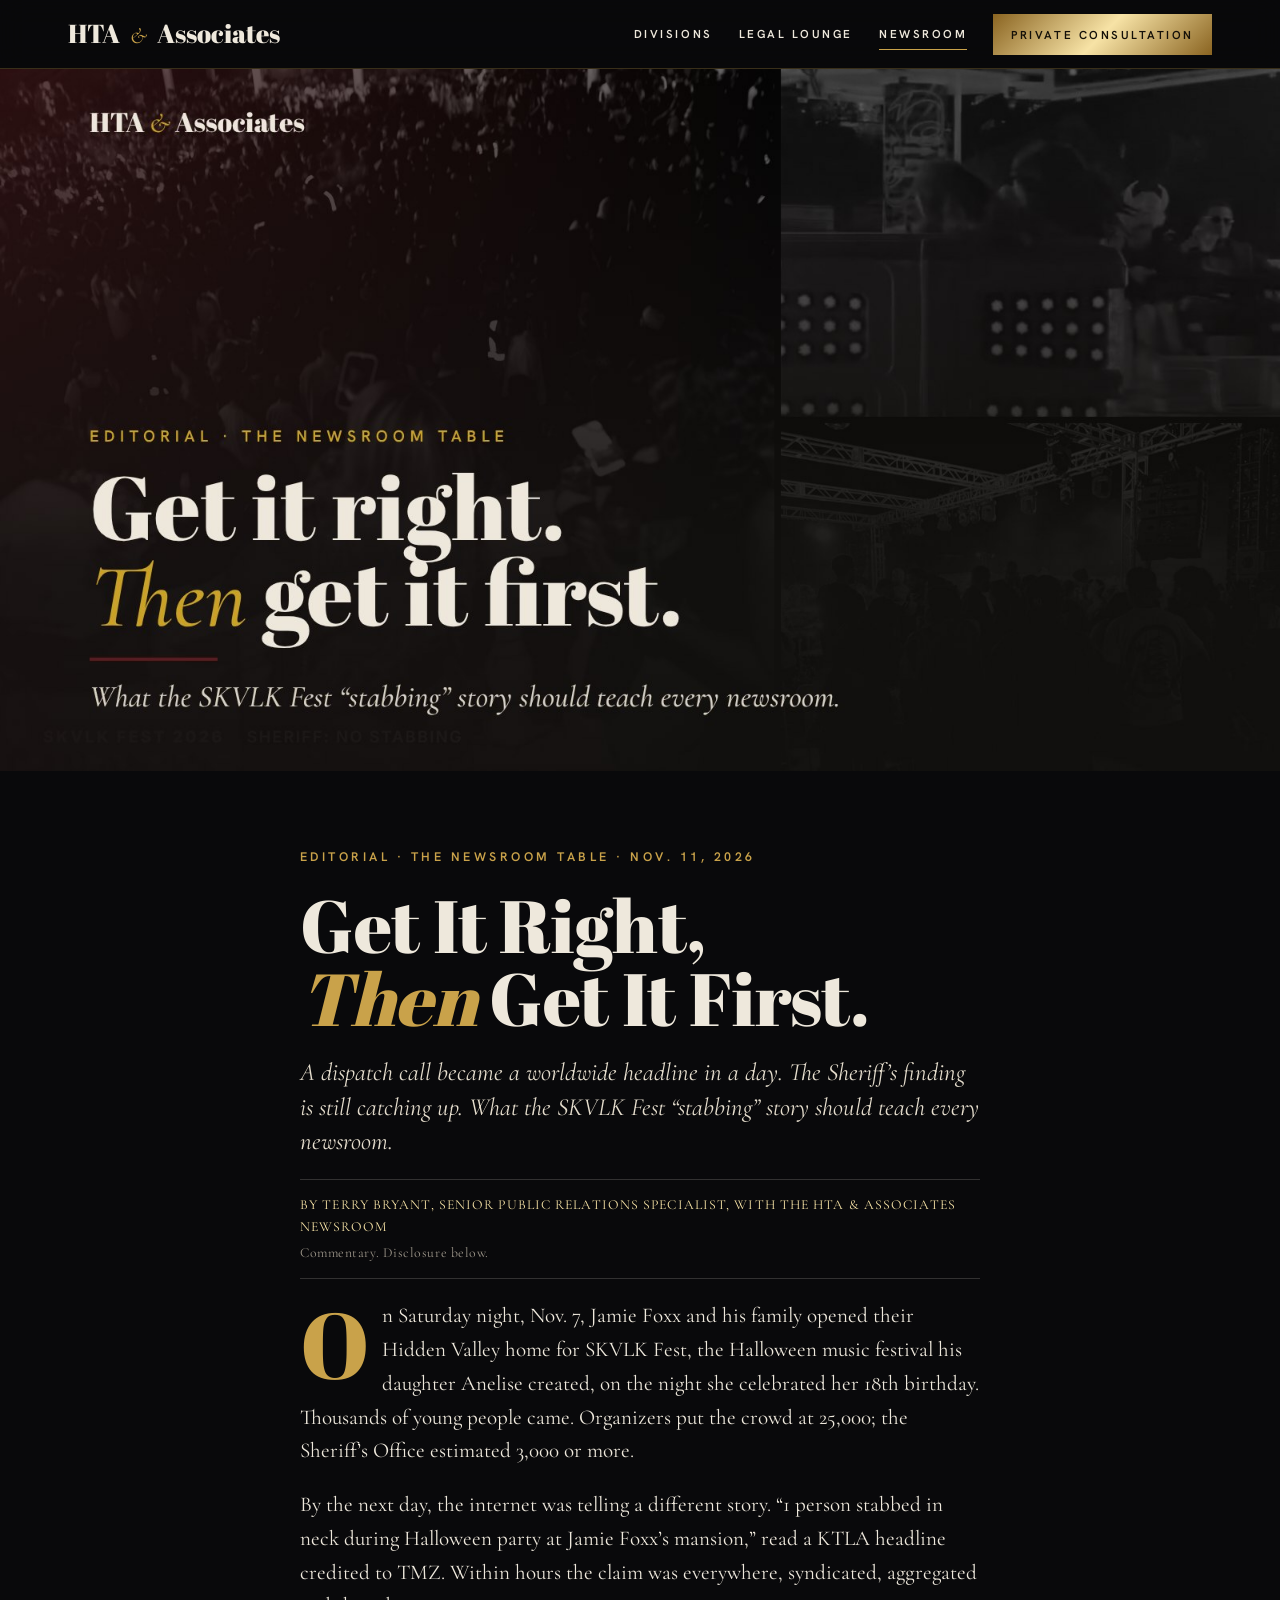
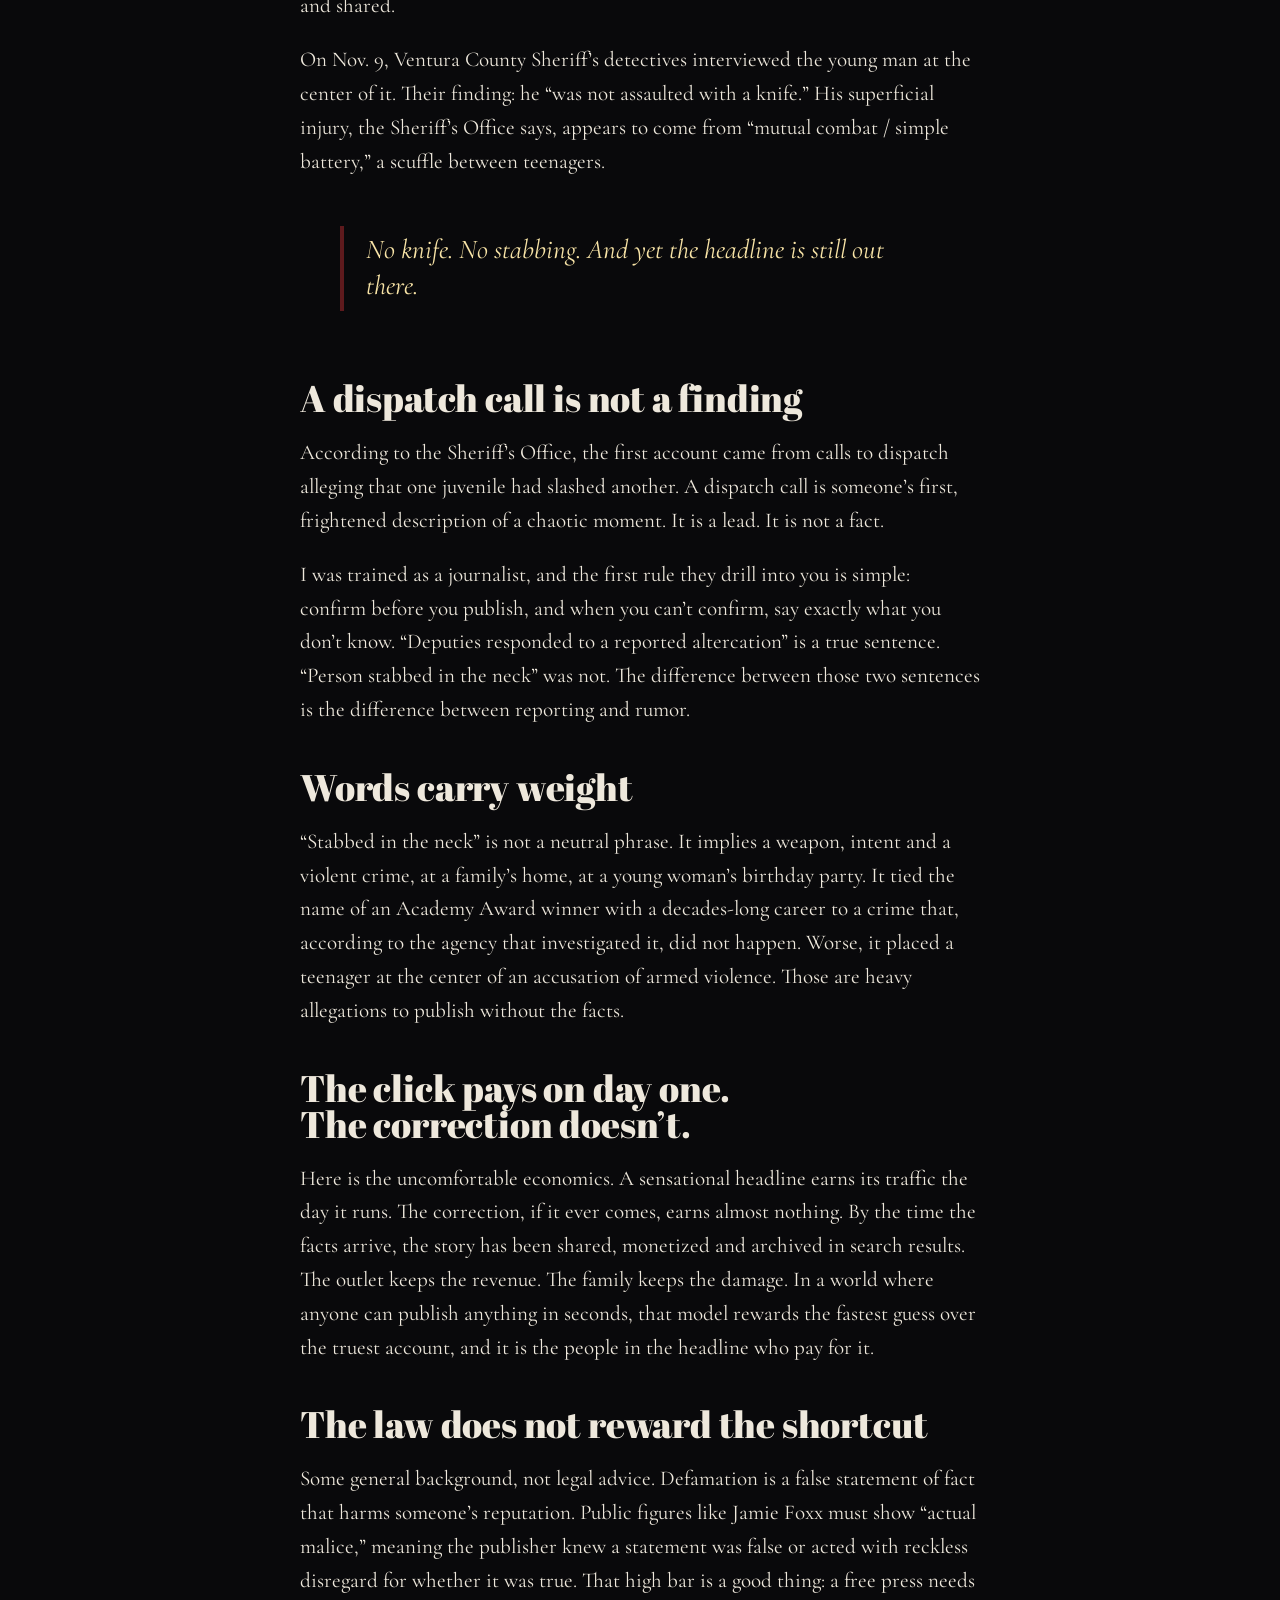
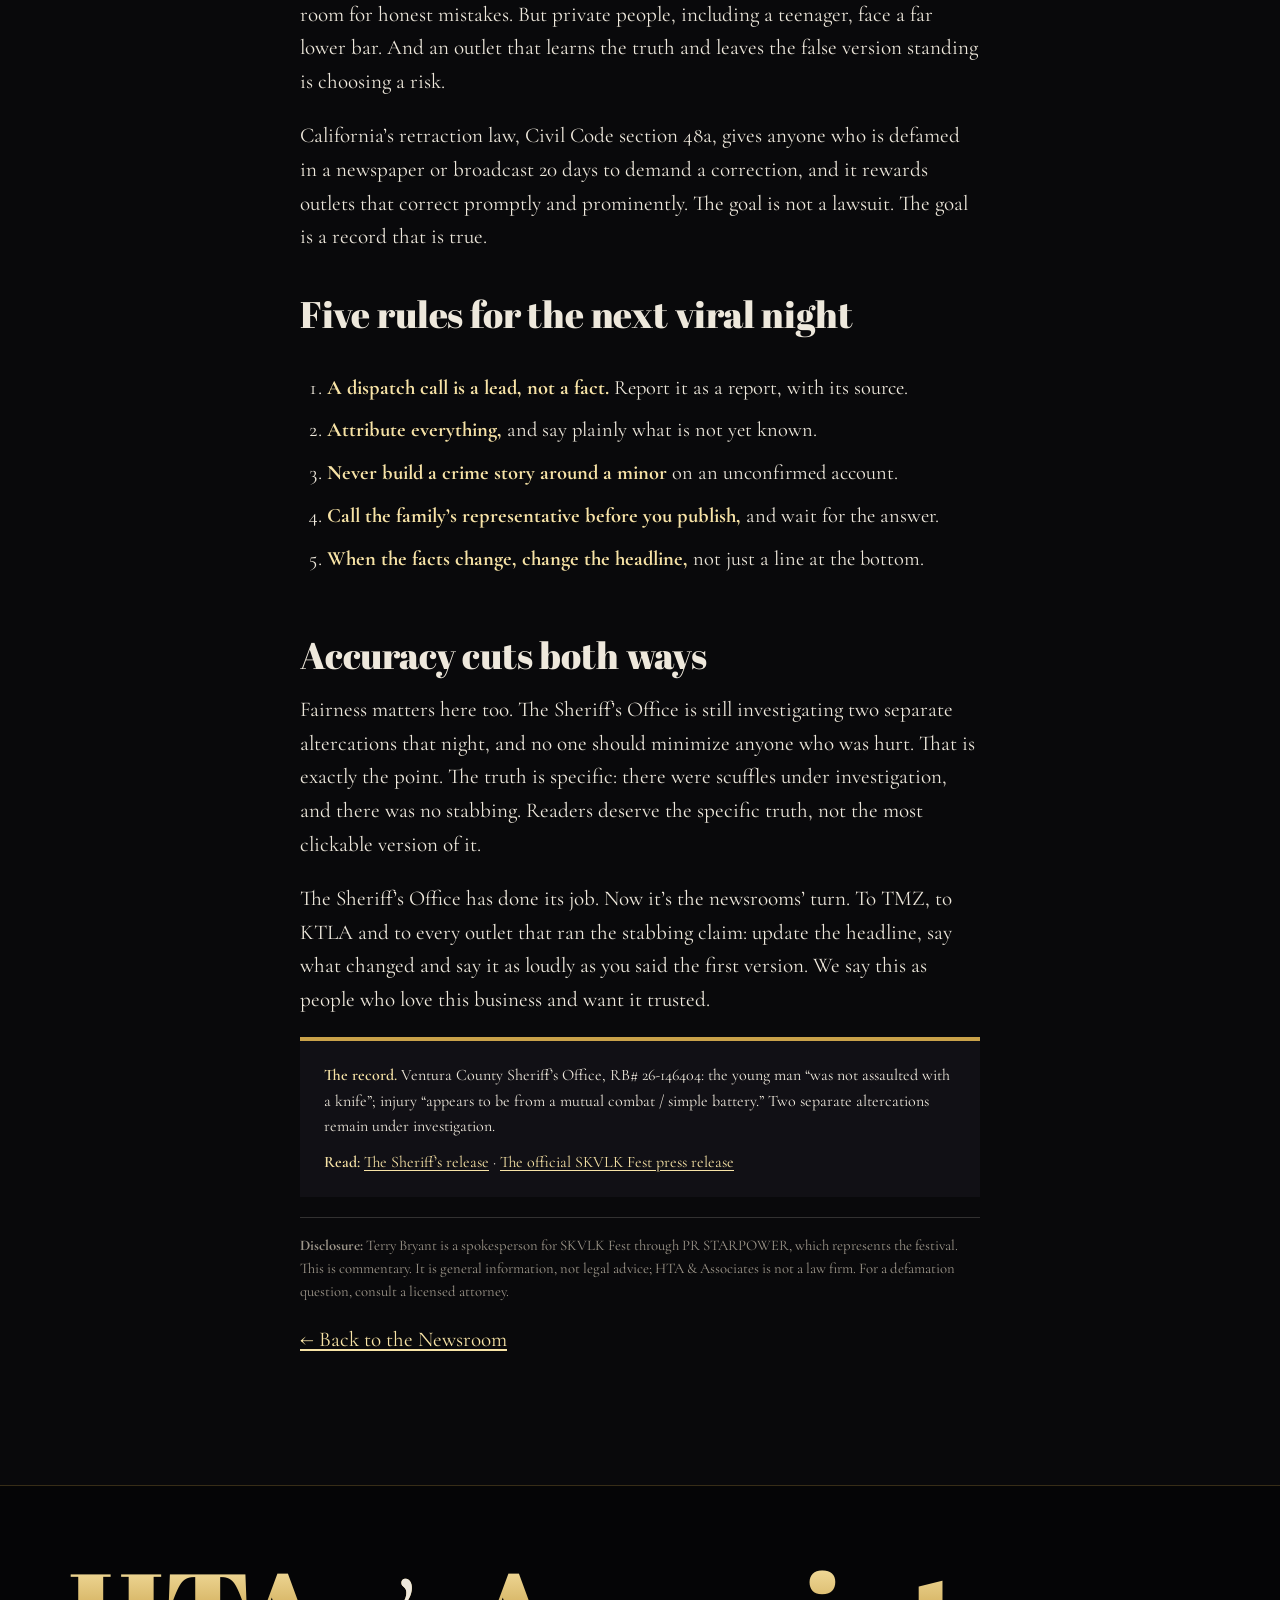
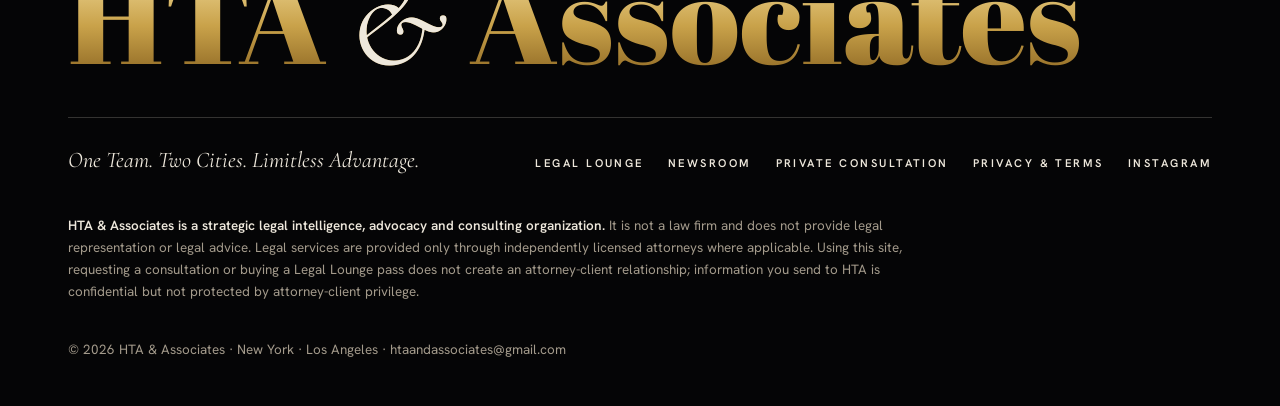
==== docs/editorial-rush-to-publish-skvlk-fest.html @ 1d29acd2 "Newsroom: editorial 'Get It Right, Then Get It First' by Terry Bryant; press releases on file with p" ====
<!doctype html>
<html lang="en">
<head>
<meta charset="utf-8">
<meta name="viewport" content="width=device-width,initial-scale=1,viewport-fit=cover">
<title>Get It Right, Then Get It First: What the SKVLK Fest Story Should Teach Every Newsroom | HTA &amp; Associates</title>
<meta name="description" content="A dispatch call became a worldwide headline. The Sheriff&#x27;s finding is still catching up. An editorial on accuracy, accountability and the business of the unverified headline.">
<link rel="canonical" href="https://htaassociates.com/editorial-rush-to-publish-skvlk-fest.html">
<meta property="og:type" content="article"><meta property="og:site_name" content="HTA &amp; Associates">
<meta property="og:title" content="Get It Right, Then Get It First: What the SKVLK Fest Story Should Teach Every Newsroom | HTA &amp; Associates"><meta property="og:description" content="A dispatch call became a worldwide headline. The Sheriff&#x27;s finding is still catching up. An editorial on accuracy, accountability and the business of the unverified headline."><meta property="og:url" content="https://htaassociates.com/editorial-rush-to-publish-skvlk-fest.html">
<meta name="robots" content="index,follow,max-image-preview:large">
<meta property="og:image" content="https://htaassociates.com/assets/editorial-rush-to-publish.jpg"><meta name="twitter:card" content="summary_large_image">
<meta name="theme-color" content="#131110">
<link rel="icon" href="assets/favicon.svg" type="image/svg+xml">
<link rel="preconnect" href="https://fonts.googleapis.com"><link rel="preconnect" href="https://fonts.gstatic.com" crossorigin><link rel="stylesheet" href="https://fonts.googleapis.com/css2?family=Abril+Fatface&family=Cormorant+Garamond:ital,wght@0,500;1,500&family=Hanken+Grotesk:wght@400;500;600&display=swap">
<link rel="stylesheet" href="assets/hta.css">
<script type="application/ld+json">{"@context": "https://schema.org", "@type": "Organization", "name": "HTA & Associates", "url": "https://htaassociates.com/", "email": "htaandassociates@gmail.com", "logo": "https://htaassociates.com/assets/favicon.svg", "areaServed": ["New York", "Los Angeles"], "sameAs": ["https://www.instagram.com/htaassociates/"], "description": "Strategic legal intelligence, advocacy and consulting for media, law and reputation. New York and Los Angeles."}</script>
<style>
.ed-hero{position:relative;padding:0}
.ed-hero img{width:100%;height:auto;display:block;max-height:78vh;object-fit:cover}
.ed{max-width:68ch;margin:0 auto;padding:clamp(40px,6vw,80px) 0 clamp(72px,10vw,140px);display:grid;gap:20px}
.ed .kick{font-family:var(--body);font-size:.78rem;font-weight:600;letter-spacing:.28em;text-transform:uppercase;color:var(--gold-2)}
.ed h1{font-size:clamp(2.6rem,6vw,4.6rem);line-height:1}
.ed h1 i{color:var(--gold-2)}
.ed .dek{font-family:var(--serif);font-style:italic;font-size:1.55rem;line-height:1.4;color:var(--ivory-2)}
.ed .by{font-size:.86rem;letter-spacing:.08em;text-transform:uppercase;color:var(--gold-1);border-top:1px solid rgba(238,232,220,.18);border-bottom:1px solid rgba(238,232,220,.18);padding:14px 0}
.ed .by span{display:block;color:#9d968a;letter-spacing:.04em;text-transform:none;margin-top:4px}
.ed p{font-family:var(--serif);font-size:1.32rem;line-height:1.6;color:var(--ivory)}
.ed p.first::first-letter{font-family:'Abril Fatface',serif;float:left;font-size:4.4em;line-height:.8;padding:8px 12px 0 0;color:var(--gold-2)}
.ed h2{font-size:clamp(1.7rem,3vw,2.3rem);margin-top:22px;color:var(--ivory)}
.ed blockquote{border-left:4px solid var(--oxblood);padding:6px 0 6px 22px;font-family:var(--serif);font-style:italic;font-size:1.7rem;line-height:1.35;color:var(--gold-1)}
.ed ol{display:grid;gap:12px;padding-left:1.3em;font-family:var(--serif);font-size:1.28rem;line-height:1.5}
.ed ol b{color:var(--gold-1)}
.ed .facts{background:var(--night-2);border-top:4px solid var(--gold-2);padding:22px 24px;display:grid;gap:10px;font-size:1rem}
.ed .facts b{color:var(--gold-1);font-weight:600}
.ed .note{font-size:.92rem;color:#9d968a;border-top:1px solid rgba(238,232,220,.18);padding-top:16px;line-height:1.55}
.ed a{color:var(--gold-1);text-decoration:underline;text-underline-offset:3px}
</style>
<script type="application/ld+json">{"@context": "https://schema.org", "@type": "OpinionNewsArticle", "headline": "Get It Right, Then Get It First: What the SKVLK Fest Story Should Teach Every Newsroom", "description": "A dispatch call became a worldwide headline. The Sheriff's finding is still catching up. An editorial on accuracy, accountability and the business of the unverified headline.", "datePublished": "2026-11-11", "image": ["https://htaassociates.com/assets/editorial-rush-to-publish.jpg"], "author": {"@type": "Person", "name": "Terry Bryant"}, "publisher": {"@type": "Organization", "name": "HTA & Associates", "url": "https://htaassociates.com/"}, "mainEntityOfPage": "https://htaassociates.com/editorial-rush-to-publish-skvlk-fest.html"}</script>
</head>
<body class="ink">
<header class="bar"><div class="wrap">
<a class="mark" href="index.html">HTA <i>&amp;</i> Associates</a>
<nav class="nav" aria-label="Main"><a href="index.html#divisions">Divisions</a><a href="lounge.html">Legal Lounge</a><a href="newsroom.html" aria-current="page">Newsroom</a><a class="nav-cta" href="index.html#consult">Private Consultation</a></nav>
</div></header>

<section class="ed-hero"><img src="assets/editorial-rush-to-publish.jpg" alt="Get it right. Then get it first. An HTA &amp; Associates editorial."></section>
<article class="wrap"><div class="ed">
  <p class="kick">Editorial &middot; The Newsroom Table &middot; Nov. 11, 2026</p>
  <h1>Get It Right, <i>Then</i> Get It First.</h1>
  <p class="dek">A dispatch call became a worldwide headline in a day. The Sheriff&rsquo;s finding is still catching up. What the SKVLK Fest &ldquo;stabbing&rdquo; story should teach every newsroom.</p>
  <p class="by">By Terry Bryant, Senior Public Relations Specialist, with the HTA &amp; Associates newsroom<span>Commentary. Disclosure below.</span></p>

  <p class="first">On Saturday night, Nov. 7, Jamie Foxx and his family opened their Hidden Valley home for SKVLK Fest, the Halloween music festival his daughter Anelise created, on the night she celebrated her 18th birthday. Thousands of young people came. Organizers put the crowd at 25,000; the Sheriff&rsquo;s Office estimated 3,000 or more.</p>
  <p>By the next day, the internet was telling a different story. &ldquo;1 person stabbed in neck during Halloween party at Jamie Foxx&rsquo;s mansion,&rdquo; read a KTLA headline credited to TMZ. Within hours the claim was everywhere, syndicated, aggregated and shared.</p>
  <p>On Nov. 9, Ventura County Sheriff&rsquo;s detectives interviewed the young man at the center of it. Their finding: he &ldquo;was not assaulted with a knife.&rdquo; His superficial injury, the Sheriff&rsquo;s Office says, appears to come from &ldquo;mutual combat / simple battery,&rdquo; a scuffle between teenagers.</p>
  <blockquote>No knife. No stabbing. And yet the headline is still out there.</blockquote>

  <h2>A dispatch call is not a finding</h2>
  <p>According to the Sheriff&rsquo;s Office, the first account came from calls to dispatch alleging that one juvenile had slashed another. A dispatch call is someone&rsquo;s first, frightened description of a chaotic moment. It is a lead. It is not a fact.</p>
  <p>I was trained as a journalist, and the first rule they drill into you is simple: confirm before you publish, and when you can&rsquo;t confirm, say exactly what you don&rsquo;t know. &ldquo;Deputies responded to a reported altercation&rdquo; is a true sentence. &ldquo;Person stabbed in the neck&rdquo; was not. The difference between those two sentences is the difference between reporting and rumor.</p>

  <h2>Words carry weight</h2>
  <p>&ldquo;Stabbed in the neck&rdquo; is not a neutral phrase. It implies a weapon, intent and a violent crime, at a family&rsquo;s home, at a young woman&rsquo;s birthday party. It tied the name of an Academy Award winner with a decades-long career to a crime that, according to the agency that investigated it, did not happen. Worse, it placed a teenager at the center of an accusation of armed violence. Those are heavy allegations to publish without the facts.</p>

  <h2>The click pays on day one. The correction doesn&rsquo;t.</h2>
  <p>Here is the uncomfortable economics. A sensational headline earns its traffic the day it runs. The correction, if it ever comes, earns almost nothing. By the time the facts arrive, the story has been shared, monetized and archived in search results. The outlet keeps the revenue. The family keeps the damage. In a world where anyone can publish anything in seconds, that model rewards the fastest guess over the truest account, and it is the people in the headline who pay for it.</p>

  <h2>The law does not reward the shortcut</h2>
  <p>Some general background, not legal advice. Defamation is a false statement of fact that harms someone&rsquo;s reputation. Public figures like Jamie Foxx must show &ldquo;actual malice,&rdquo; meaning the publisher knew a statement was false or acted with reckless disregard for whether it was true. That high bar is a good thing: a free press needs room for honest mistakes. But private people, including a teenager, face a far lower bar. And an outlet that learns the truth and leaves the false version standing is choosing a risk.</p>
  <p>California&rsquo;s retraction law, Civil Code section 48a, gives anyone who is defamed in a newspaper or broadcast 20 days to demand a correction, and it rewards outlets that correct promptly and prominently. The goal is not a lawsuit. The goal is a record that is true.</p>

  <h2>Five rules for the next viral night</h2>
  <ol>
    <li><b>A dispatch call is a lead, not a fact.</b> Report it as a report, with its source.</li>
    <li><b>Attribute everything,</b> and say plainly what is not yet known.</li>
    <li><b>Never build a crime story around a minor</b> on an unconfirmed account.</li>
    <li><b>Call the family&rsquo;s representative before you publish,</b> and wait for the answer.</li>
    <li><b>When the facts change, change the headline,</b> not just a line at the bottom.</li>
  </ol>

  <h2>Accuracy cuts both ways</h2>
  <p>Fairness matters here too. The Sheriff&rsquo;s Office is still investigating two separate altercations that night, and no one should minimize anyone who was hurt. That is exactly the point. The truth is specific: there were scuffles under investigation, and there was no stabbing. Readers deserve the specific truth, not the most clickable version of it.</p>
  <p>The Sheriff&rsquo;s Office has done its job. Now it&rsquo;s the newsrooms&rsquo; turn. To TMZ, to KTLA and to every outlet that ran the stabbing claim: update the headline, say what changed and say it as loudly as you said the first version. We say this as people who love this business and want it trusted.</p>

  <div class="facts">
    <p style="font-size:1rem"><b>The record.</b> Ventura County Sheriff&rsquo;s Office, RB# 26-146404: the young man &ldquo;was not assaulted with a knife&rdquo;; injury &ldquo;appears to be from a mutual combat / simple battery.&rdquo; Two separate altercations remain under investigation.</p>
    <p style="font-size:1rem"><b>Read:</b> <a href="https://local.nixle.com/alert/12829667/" target="_blank" rel="noopener">The Sheriff&rsquo;s release</a> &middot; <a href="https://prstarpower.com/statement-skvlk-fest-2026.html" target="_blank" rel="noopener">The official SKVLK Fest press release</a></p>
  </div>

  <p class="note"><strong>Disclosure:</strong> Terry Bryant is a spokesperson for SKVLK Fest through PR STARPOWER, which represents the festival. This is commentary. It is general information, not legal advice; HTA &amp; Associates is not a law firm. For a defamation question, consult a licensed attorney.</p>
  <p><a href="newsroom.html">&larr; Back to the Newsroom</a></p>
</div></article>
<footer class="foot"><div class="wrap">
<p class="foot-name">HTA <i>&amp;</i> Associates</p>
<div class="foot-row">
  <p class="foot-tag">One Team. Two Cities. Limitless Advantage.</p>
  <nav class="foot-links" aria-label="Footer"><a href="lounge.html">Legal Lounge</a><a href="newsroom.html">Newsroom</a><a href="index.html#consult">Private Consultation</a><a href="legal.html">Privacy &amp; Terms</a><a href="https://www.instagram.com/htaassociates/" target="_blank" rel="noopener me">Instagram</a></nav>
</div>
<p class="disclaimer"><strong>HTA &amp; Associates is a strategic legal intelligence, advocacy and consulting organization.</strong>
It is not a law firm and does not provide legal representation or legal advice. Legal services are provided only through independently licensed attorneys where applicable.
Using this site, requesting a consultation or buying a Legal Lounge pass does not create an attorney-client relationship; information you send to HTA is confidential but not protected by attorney-client privilege.</p>
<p class="disclaimer">© 2026 HTA &amp; Associates · New York · Los Angeles · htaandassociates@gmail.com</p>
</div></footer>
</body>
</html>
---- docs/assets/hta.css ----
/* HTA & Associates — house style v2: "private bank meets fashion house".
   Layout: heavy Didone type set huge on ivory, alternating with full-bleed ink
   bands; thick engraved rules instead of boxes; oxblood and brass used sparingly. */
:root{
  --ivory:#eee8dc;      /* paper */
  --ivory-2:#e4dccc;    /* paper, shaded */
  --ink:#131110;        /* heavy black */
  --ink-2:#1d1a17;      /* raised black */
  --oxblood:#5e1a1d;    /* house color */
  --brass:#a7813f;      /* metal accent */
  --brass-hi:#d1ae6c;
  --grey:#6d655a;       /* secondary text on ivory */
  --grey-d:#a39a8b;     /* secondary text on ink */
  --display:"Abril Fatface","Bodoni 72","Didot",Georgia,serif;
  --serif:"Cormorant Garamond","Garamond",Georgia,serif;
  --body:"Hanken Grotesk","Helvetica Neue",Arial,sans-serif;
  --wrap:1240px;
  color-scheme:light;
}
*{box-sizing:border-box}
html{scroll-behavior:smooth}
body{margin:0;background:var(--ivory);color:var(--ink);font-family:var(--body);font-size:17px;line-height:1.65;-webkit-font-smoothing:antialiased}
a{color:inherit}
:focus-visible{outline:2px solid var(--oxblood);outline-offset:3px}
img{max-width:100%}
.wrap{max-width:var(--wrap);margin:0 auto;padding-inline:clamp(16px,4vw,48px)}
h1,h2,h3{font-family:var(--display);font-weight:400;line-height:.98;text-wrap:balance;margin:0;letter-spacing:-.005em}
h2{font-size:clamp(2.6rem,6vw,5rem)}
h3{font-size:clamp(1.5rem,2.4vw,2rem)}
p{margin:0}
.label{font-size:.72rem;font-weight:600;letter-spacing:.28em;text-transform:uppercase}
.lede{font-family:var(--serif);font-size:clamp(1.3rem,2vw,1.6rem);line-height:1.4;max-width:46ch}
.muted{color:var(--grey)}
.heavy-rule{height:8px;border:0;margin:0;background:var(--ink);box-shadow:0 12px 0 -10px var(--ink)} /* thick + thin, engraved */

/* ink band */
.ink{background:var(--ink);color:var(--ivory)}
.ink .muted{color:var(--grey-d)}
.ink .heavy-rule{background:var(--ivory);box-shadow:0 12px 0 -10px var(--ivory)}
.ox{background:var(--oxblood);color:var(--ivory)}

/* ---------- top bar ---------- */
.bar{position:sticky;top:env(safe-area-inset-top,0px);z-index:20;background:var(--ivory);border-bottom:3px double var(--ink)}
.bar .wrap{display:flex;align-items:center;justify-content:space-between;gap:20px;min-height:68px}
.mark{display:flex;align-items:baseline;gap:10px;text-decoration:none;font-family:var(--display);font-size:1.6rem;line-height:1}
.mark i{font-family:var(--serif);font-style:italic;color:var(--oxblood);font-size:1.4rem}
.mark small{font-family:var(--body);font-size:.66rem;font-weight:600;letter-spacing:.3em;text-transform:uppercase}
.nav{display:flex;flex-wrap:wrap;align-items:center;gap:6px 26px;font-size:.72rem;font-weight:600;letter-spacing:.22em;text-transform:uppercase}
.nav a{text-decoration:none;padding-block:6px;border-bottom:1px solid transparent}
.nav a:hover,.nav a[aria-current]{border-bottom-color:var(--ink)}
.nav .nav-cta{background:var(--ink);color:var(--ivory);padding:11px 18px;border:0}
.nav .nav-cta:hover{background:var(--oxblood)}
@media (max-width:820px){.bar .wrap{flex-direction:column;align-items:flex-start;padding-block:12px;gap:8px}.nav{gap:4px 16px}}

/* ---------- buttons ---------- */
.btn{display:inline-flex;align-items:center;justify-content:center;gap:12px;padding:18px 28px;font-family:var(--body);font-size:.76rem;font-weight:600;letter-spacing:.24em;text-transform:uppercase;text-decoration:none;border:2px solid var(--ink);background:var(--ink);color:var(--ivory);cursor:pointer;transition:background .2s,color .2s,border-color .2s}
.btn:hover{background:var(--oxblood);border-color:var(--oxblood)}
.btn--line{background:transparent;color:var(--ink)}
.btn--line:hover{background:var(--ink);color:var(--ivory);border-color:var(--ink)}
.ink .btn{background:var(--ivory);color:var(--ink);border-color:var(--ivory)}
.ink .btn:hover{background:var(--brass-hi);border-color:var(--brass-hi)}
.ink .btn--line{background:transparent;color:var(--ivory)}
.btn:after{content:"→";font-size:1rem;letter-spacing:0}

/* ---------- sections ---------- */
.section{padding-block:clamp(72px,10vw,140px)}
.head{display:grid;gap:22px;margin-bottom:clamp(40px,6vw,72px)}

/* inner page hero */
.page-hero{padding-block:clamp(56px,9vw,120px) clamp(40px,6vw,72px)}
.page-hero .wrap{display:grid;gap:26px}
.page-hero h1{font-size:clamp(4rem,13vw,11rem);line-height:.86}
.page-hero h1 i{font-family:var(--serif);font-weight:500;color:var(--oxblood)}

/* ---------- footer ---------- */
.foot{background:var(--ink);color:var(--ivory);padding-block:72px 44px;font-size:.88rem}
.foot .wrap{display:grid;gap:36px}
.foot-name{font-family:var(--display);font-size:clamp(3rem,10vw,8.5rem);line-height:.9}
.foot-name i{font-family:var(--serif);color:var(--brass-hi)}
.foot-row{display:flex;flex-wrap:wrap;justify-content:space-between;gap:20px;align-items:baseline;border-top:1px solid rgba(238,232,220,.2);padding-top:24px}
.foot-tag{font-family:var(--serif);font-style:italic;font-size:1.4rem}
.foot-links{display:flex;flex-wrap:wrap;gap:8px 24px;font-size:.7rem;font-weight:600;letter-spacing:.22em;text-transform:uppercase}
.foot-links a{text-decoration:none}
.foot-links a:hover{color:var(--brass-hi)}
.disclaimer{color:var(--grey-d);font-size:.84rem;line-height:1.65;max-width:110ch}
.disclaimer strong{color:var(--ivory);font-weight:600}

@media (prefers-reduced-motion:reduce){*{animation:none!important;transition:none!important}html{scroll-behavior:auto}}

/* ===== v3 cinematic: the whole house goes dark; light comes from the canvas and gold ===== */
:root{--night:#09090b;--night-2:#111015;--gold-1:#f7e3a6;--gold-2:#c9a24a;--gold-3:#8a6421;color-scheme:dark}
body.ink{background:var(--night);color:var(--ivory)}
.ink{background:transparent}
.band{background:var(--night-2)}
body.ink .bar{background:rgba(9,9,11,.72);backdrop-filter:blur(14px);-webkit-backdrop-filter:blur(14px);border-bottom:1px solid rgba(201,162,74,.25);color:var(--ivory)}
body.ink .nav a:hover,body.ink .nav a[aria-current]{border-bottom-color:var(--gold-2)}
body.ink .nav .nav-cta{background:linear-gradient(135deg,var(--gold-3),var(--gold-1) 50%,var(--gold-3));color:#141009}
body.ink .mark i{color:var(--gold-2)}
body.ink .heavy-rule{background:linear-gradient(90deg,var(--gold-3),var(--gold-1),var(--gold-3));box-shadow:none;height:3px}
body.ink .btn{background:linear-gradient(135deg,var(--gold-3),var(--gold-1) 50%,var(--gold-3));background-size:200% 100%;color:#141009;border:0;transition:background-position .6s}
body.ink .btn:hover{background-position:100% 0}
body.ink .btn--line{background:transparent;color:var(--ivory);border:1px solid rgba(247,227,166,.55)}
body.ink .btn--line:hover{background:rgba(247,227,166,.08)}
body.ink .muted{color:var(--grey-d)}
body.ink .label{color:var(--gold-2)}
body.ink .about dl div,body.ink .lib{border-top-color:rgba(238,232,220,.18)}
body.ink .step h3{border-top:3px solid var(--gold-2)}
body.ink .step b,body.ink .lib .label em{color:var(--gold-2)}
body.ink .promise div{border-top:3px solid var(--gold-2)}
body.ink .page-hero h1 i,body.ink .words .r{color:var(--gold-2)}
body.ink .passes{background:rgba(201,162,74,.3);border-color:rgba(201,162,74,.3)}
body.ink .pass{background:var(--night-2)}
body.ink .pass--feature{background:linear-gradient(180deg,#2a2112,var(--night-2))}
body.ink .card{background:var(--night-2)}
body.ink .card .pick button{border-color:rgba(238,232,220,.5);color:var(--ivory)}
body.ink .card .pick button:hover{background:var(--ivory);color:var(--ink)}
body.ink .card .verdict{border-top-color:var(--gold-2)}
body.ink .card .verdict b{color:var(--gold-1)}
body.ink .mf{background:rgba(201,162,74,.3);border-color:rgba(201,162,74,.3)}
body.ink .ox{background:linear-gradient(135deg,#3d0f12,#5e1a1d 60%,#2a0a0c)}
body.ink .answer{background:linear-gradient(160deg,#4a1316,#2a0b0d)}
body.ink .foot{background:#050506;border-top:1px solid rgba(201,162,74,.25)}
body.ink .foot-name{background:linear-gradient(180deg,var(--gold-1),var(--gold-2) 55%,var(--gold-3));-webkit-background-clip:text;background-clip:text;color:transparent}
body.ink .foot-name i{-webkit-text-fill-color:var(--ivory)}
body.ink .release .dateline{color:var(--gold-2)}
body.ink .wire{background:var(--night-2);border:1px solid rgba(201,162,74,.25)}
body.ink .desk{background:transparent;gap:1px}

/* cinematic hero */
.cine{position:relative;min-height:min(92vh,980px);display:grid;align-items:end;overflow:hidden;isolation:isolate}
.cine canvas{position:absolute;inset:0;width:100%;height:100%;z-index:-2}
.cine:after{content:"";position:absolute;inset:0;z-index:-1;background:linear-gradient(180deg,rgba(9,9,11,.35) 0%,rgba(9,9,11,.1) 40%,rgba(9,9,11,.85) 92%,var(--night) 100%)}
.cine .wrap{width:100%;padding-block:clamp(90px,14vh,160px) clamp(44px,7vh,80px)}
.cine .words{color:var(--ivory)}
.cine .words span{animation:rise 1.1s cubic-bezier(.2,.7,.2,1) both}
.cine .words span:nth-child(2){animation-delay:.12s}
.cine .words span:nth-child(3){animation-delay:.24s}
.cine .words .r i{background:linear-gradient(100deg,var(--gold-3) 0%,var(--gold-2) 30%,var(--gold-1) 45%,#fff8e1 50%,var(--gold-1) 55%,var(--gold-2) 70%,var(--gold-3) 100%);background-size:250% 100%;-webkit-background-clip:text;background-clip:text;color:transparent;animation:sheen 7s ease-in-out 1.2s infinite;padding-right:.08em}
@keyframes rise{from{opacity:.0;transform:translateY(.25em)}to{opacity:1;transform:none}}
@keyframes sheen{0%{background-position:100% 0}60%,100%{background-position:0 0}}
.cine .hero-top{border-bottom-color:rgba(238,232,220,.25)}
.cine .hero-base{padding-bottom:0}
.seal{position:absolute;right:clamp(16px,4vw,48px);top:clamp(170px,24vh,240px);width:clamp(90px,11vw,140px);aspect-ratio:1;max-width:100%;border-radius:50%;border:1px solid rgba(247,227,166,.5);display:grid;place-items:center;text-align:center;color:var(--gold-1);font-size:.58rem;letter-spacing:.3em;text-transform:uppercase;animation:spin 40s linear infinite}
.seal b{font-family:var(--display);font-weight:400;font-size:2.2em;letter-spacing:0;display:block;animation:spin 40s linear infinite reverse}
@keyframes spin{to{transform:rotate(360deg)}}
@media (max-width:700px){.seal{display:none}}

/* Lady Justice: Art Deco, drawn for HTA */
.justice{position:absolute;right:clamp(0px,4vw,64px);bottom:clamp(150px,22vh,230px);height:min(58%,540px);width:auto;max-width:40%;z-index:-1;filter:drop-shadow(0 0 30px rgba(212,171,82,.35));animation:appear 1.6s ease-out both}
.justice .scales{transform-box:view-box;transform-origin:263px 30px;animation:sway 6s ease-in-out infinite}
.justice .rays{transform-box:view-box;transform-origin:180px 92px;animation:spin 120s linear infinite}
@keyframes sway{0%,100%{transform:rotate(-3deg)}50%{transform:rotate(3deg)}}
@keyframes appear{from{opacity:.0;transform:translateY(20px)}to{opacity:1;transform:none}}
.cine .words{font-size:clamp(4.2rem,12.5vw,11.5rem);max-width:68%}
@media (max-width:900px){.justice{opacity:.35;max-width:70%;bottom:auto;top:90px;height:60%}.cine .words{max-width:none}}

/* Lady Justice photograph, top right, never over the headline */
.cine .wrap{position:relative}
.lj{position:absolute;right:clamp(16px,4vw,48px);top:calc(clamp(90px,14vh,160px) + 44px);width:clamp(260px,32vw,450px);margin:0;z-index:0;animation:appear 1.6s ease-out both}
.lj img{display:block;width:100%;height:auto;-webkit-mask-image:radial-gradient(ellipse 62% 62% at 55% 45%,#000 45%,transparent 100%);mask-image:radial-gradient(ellipse 62% 62% at 55% 45%,#000 45%,transparent 100%);filter:saturate(1.05) contrast(1.05)}
.cine .words,.cine .hero-base,.cine .heavy-rule{position:relative;z-index:1}
.cine .words{max-width:62%}
@media (max-width:900px){.lj{position:static;width:min(100%,380px);margin:18px auto 0}.cine .words{max-width:none}}
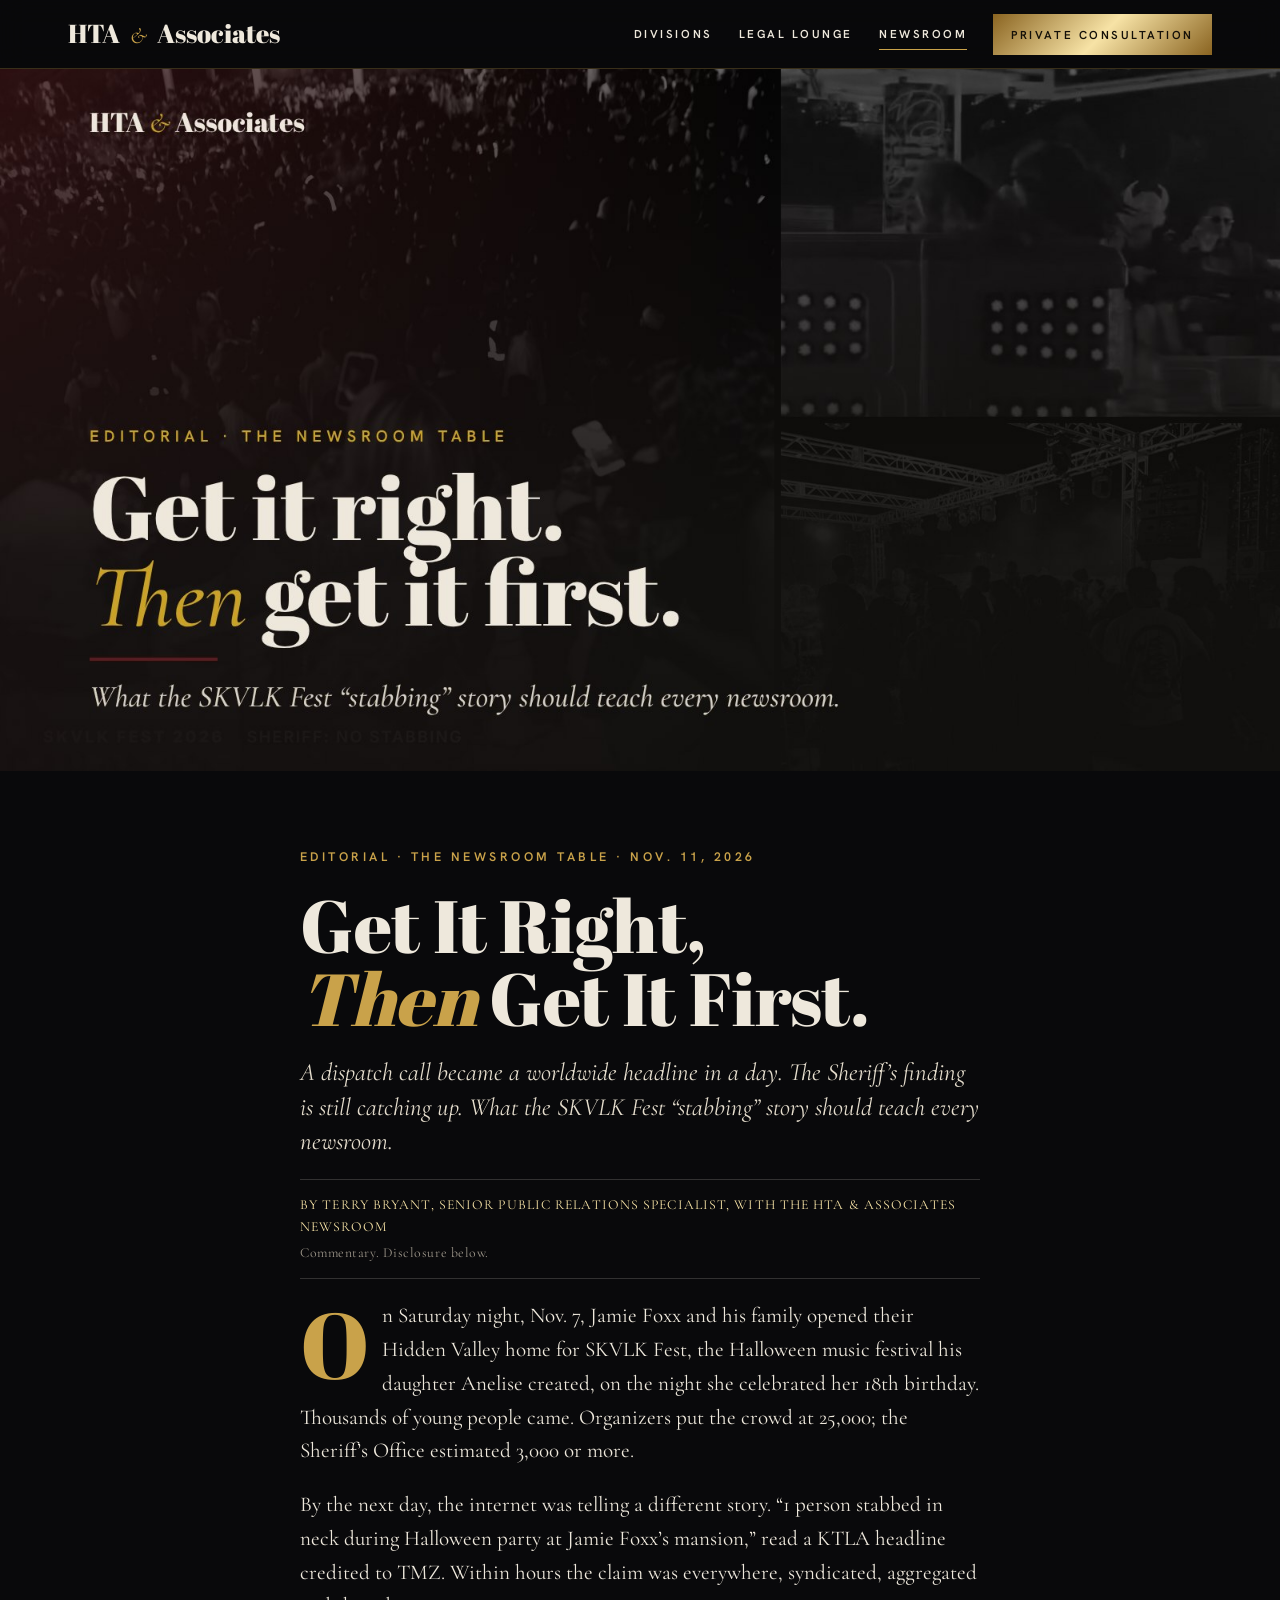
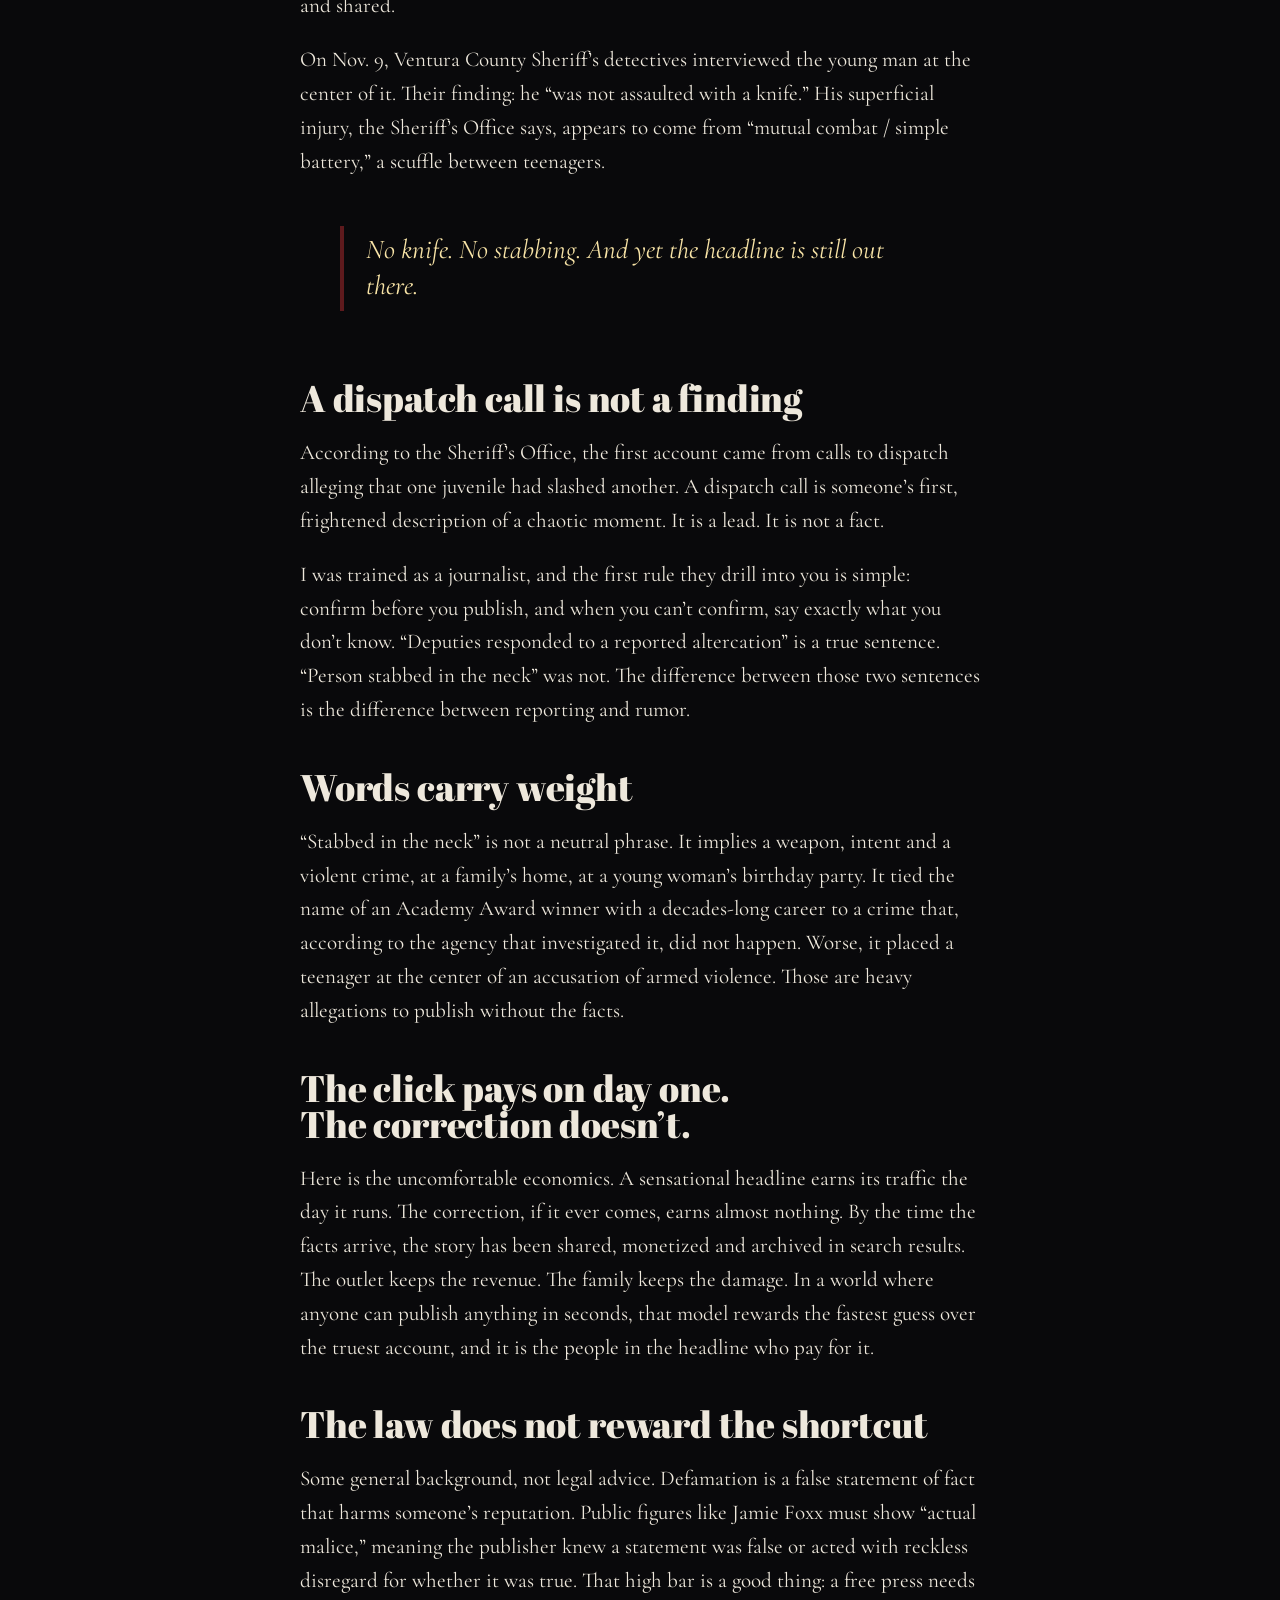
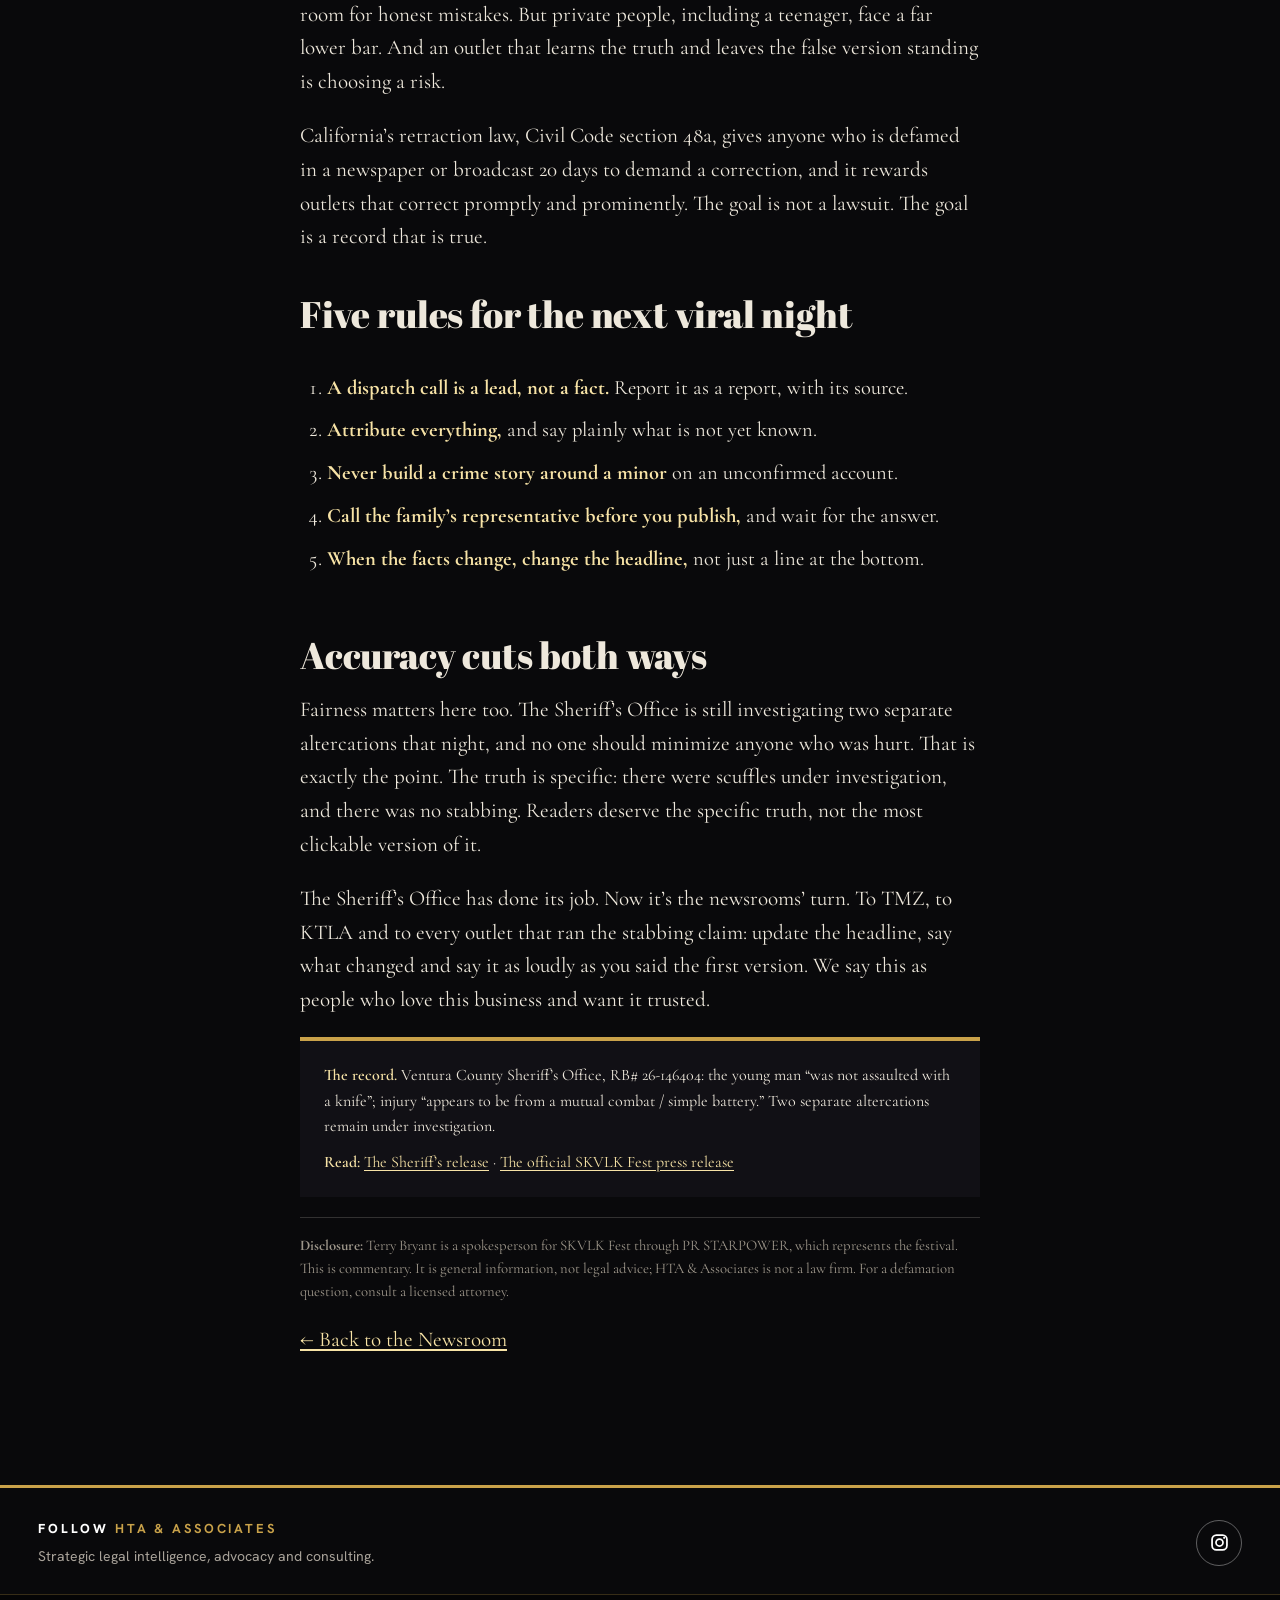
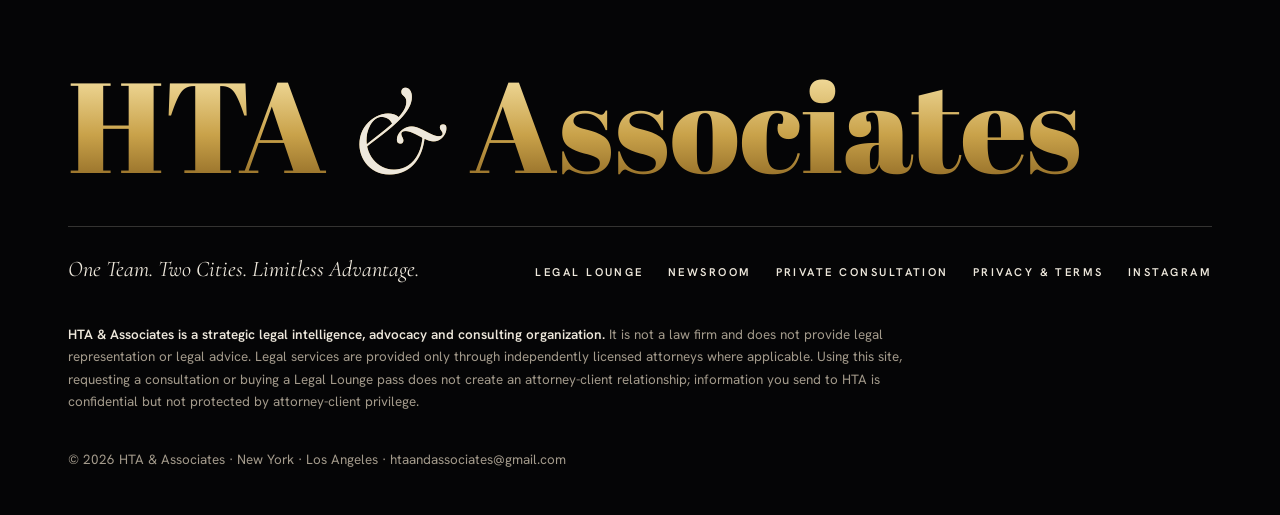
==== commit 2115ed46: "Follow band: social icons and network links above the footer on every page Co-Authored-By: Claude Op" ====
--- a/docs/editorial-rush-to-publish-skvlk-fest.html
+++ b/docs/editorial-rush-to-publish-skvlk-fest.html
@@ -91,6 +91,10 @@
   <p class="note"><strong>Disclosure:</strong> Terry Bryant is a spokesperson for SKVLK Fest through PR STARPOWER, which represents the festival. This is commentary. It is general information, not legal advice; HTA &amp; Associates is not a law firm. For a defamation question, consult a licensed attorney.</p>
   <p><a href="newsroom.html">&larr; Back to the Newsroom</a></p>
 </div></article>
+<!-- FOLLOW:START -->
+<style>section.sf{padding:0;margin:0;min-height:0}.sf .sf-h,.sf .sf-t{margin:0}.sf .sf-h{margin-bottom:6px}.sf{background:#09090b;color:#F3F0EA;border-top:3px solid #C9A24A;font-family:'Hanken Grotesk',system-ui,sans-serif}.sf-w{max-width:1240px;margin:0 auto;padding:30px 18px 26px;display:flex;flex-wrap:wrap;align-items:center;justify-content:space-between;gap:20px 40px}.sf-h{font-weight:800;font-size:13px;letter-spacing:.22em;text-transform:uppercase;color:#fff;margin:0 0 6px}.sf-h b{color:#C9A24A}.sf-t{font-size:14px;color:#A9A39A;margin:0}.sf-row{display:flex;gap:12px;flex-wrap:wrap}.sf-i{width:46px;height:46px;border-radius:50%;display:inline-flex;align-items:center;justify-content:center;border:1.5px solid rgba(255,255,255,.35);color:#fff;transition:background .2s,border-color .2s,transform .2s}.sf-i svg{width:21px;height:21px}.sf-i:hover,.sf-i:focus-visible{background:#C9A24A;border-color:#C9A24A;color:#0A0A0A;transform:translateY(-2px)}.sf-net{flex-basis:100%;display:flex;flex-wrap:wrap;gap:8px 22px;align-items:center;border-top:1px solid rgba(255,255,255,.12);padding-top:16px;font-size:13px;font-weight:600;letter-spacing:.06em}.sf-net span{text-transform:uppercase;letter-spacing:.2em;font-size:11px;color:#8C867D}.sf-net a{color:#E9E4DA;text-decoration:none}.sf-net a:hover{color:#C9A24A}.sf-net a[aria-current]{color:#C9A24A}@media (prefers-reduced-motion:reduce){.sf-i{transition:none}}</style>
+<section class="sf" aria-label="Follow HTA & Associates"><div class="sf-w"><div><p class="sf-h">Follow <b>HTA &amp; Associates</b></p><p class="sf-t">Strategic legal intelligence, advocacy and consulting.</p></div><div class="sf-row"><a class="sf-i" href="https://www.instagram.com/htaassociates/" target="_blank" rel="noopener me" aria-label="HTA & Associates on Instagram" title="Instagram"><svg viewBox="0 0 24 24" aria-hidden="true"><rect x="3.5" y="3.5" width="17" height="17" rx="5" fill="none" stroke="currentColor" stroke-width="2"/><circle cx="12" cy="12" r="4" fill="none" stroke="currentColor" stroke-width="2"/><circle cx="17.3" cy="6.7" r="1.2" fill="currentColor"/></svg></a></div></div></section>
+<!-- FOLLOW:END -->
 <footer class="foot"><div class="wrap">
 <p class="foot-name">HTA <i>&amp;</i> Associates</p>
 <div class="foot-row">
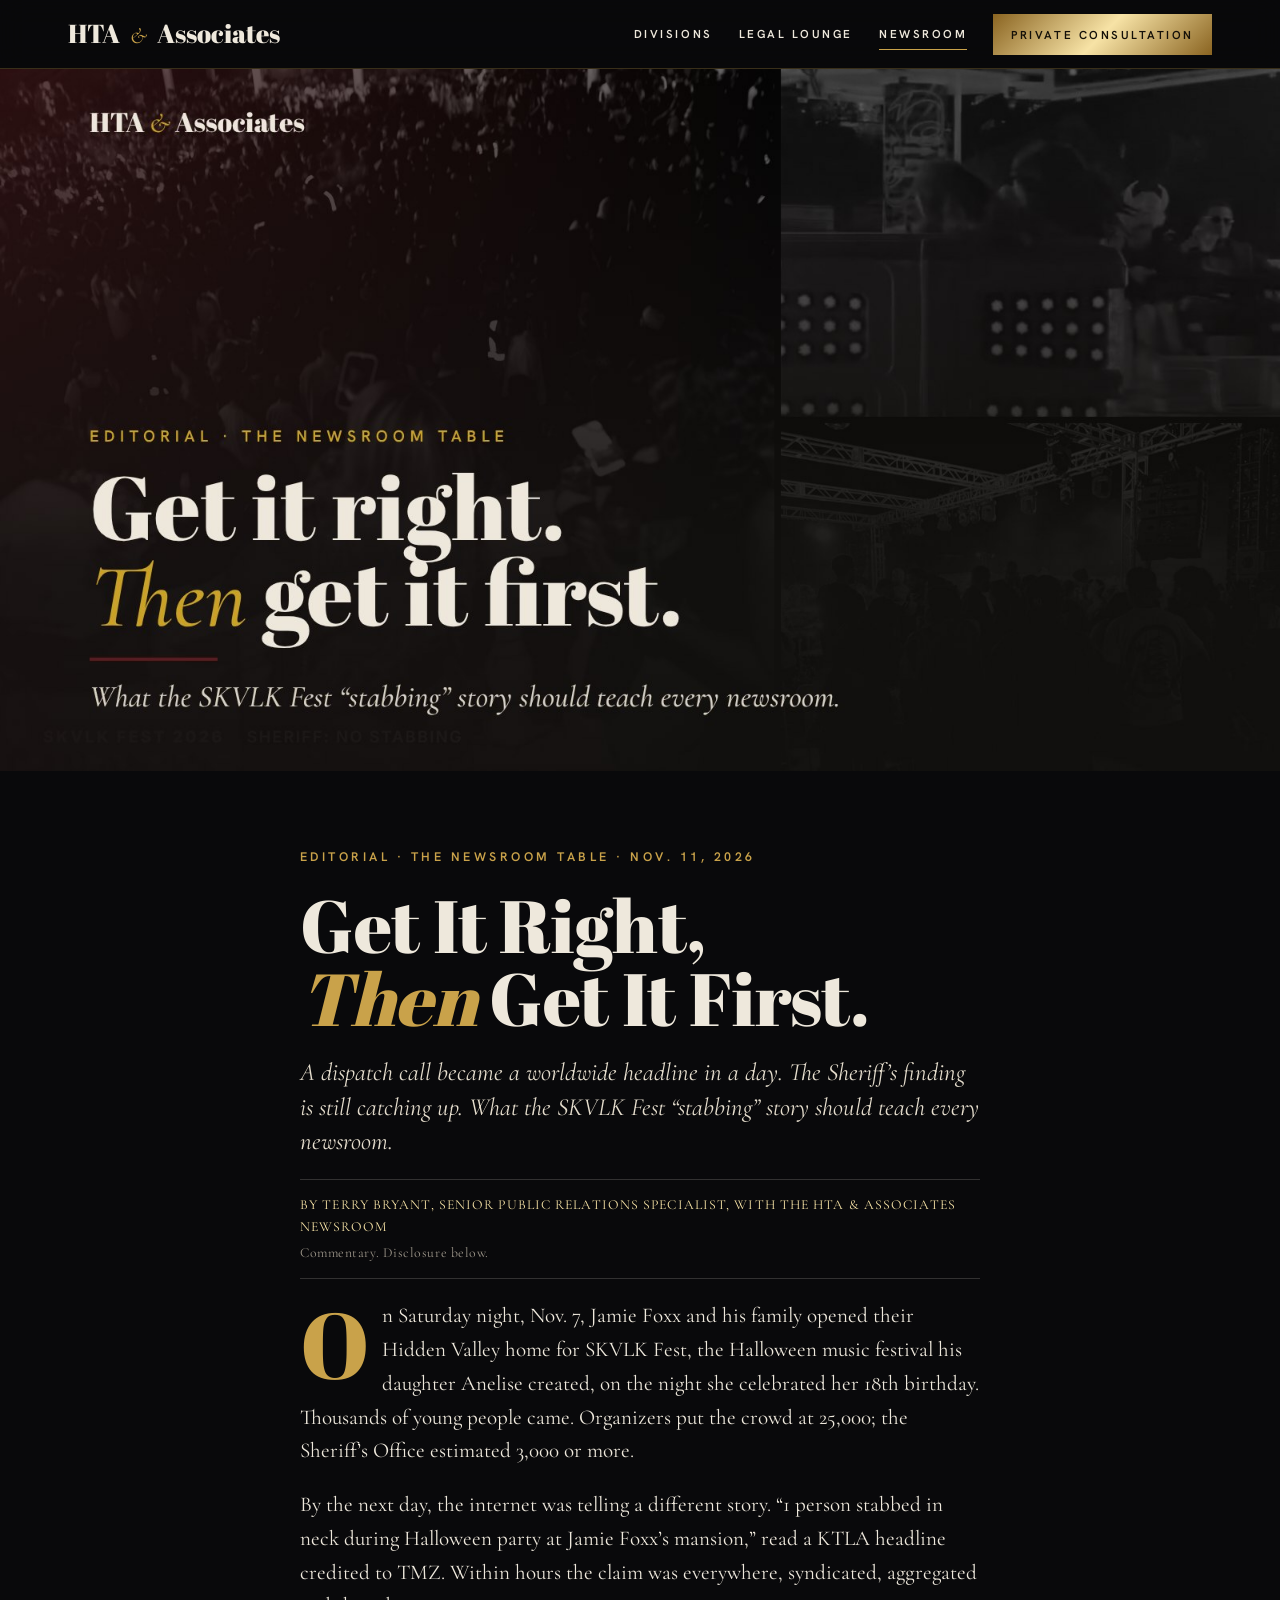
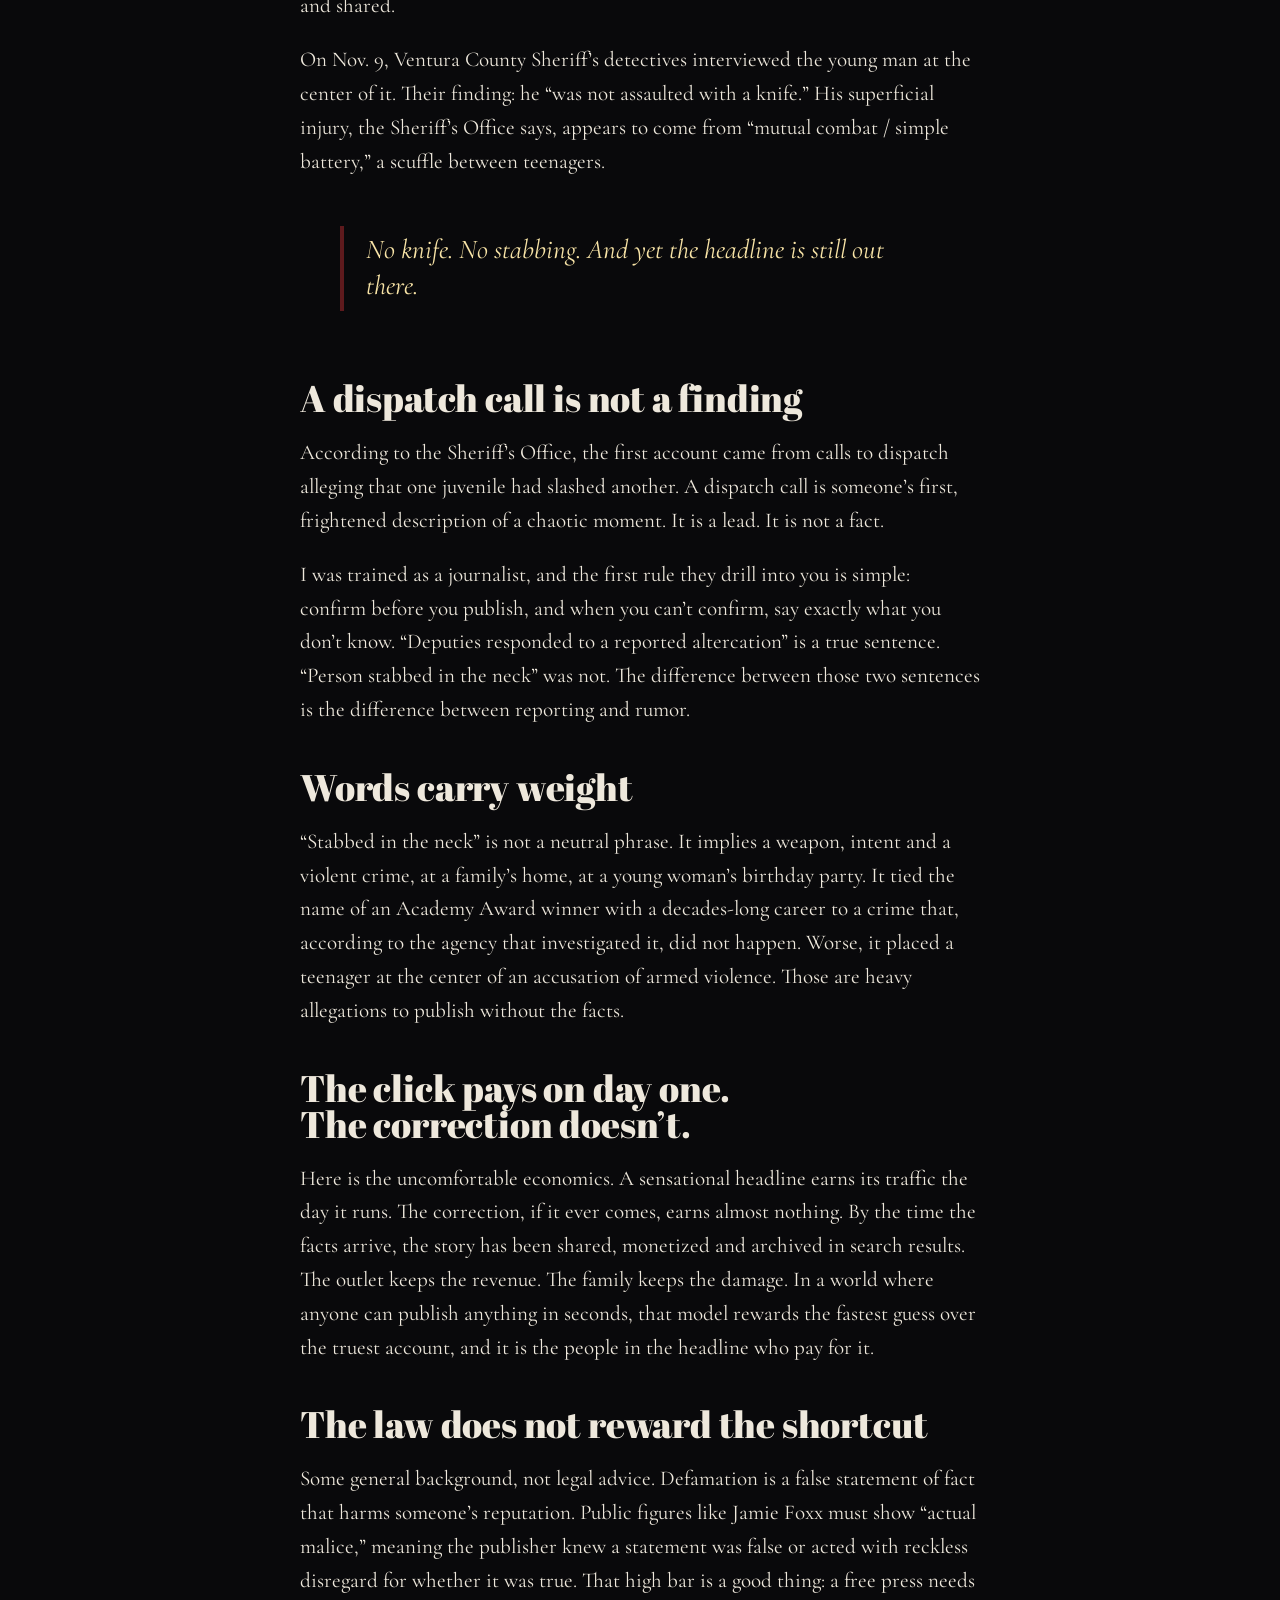
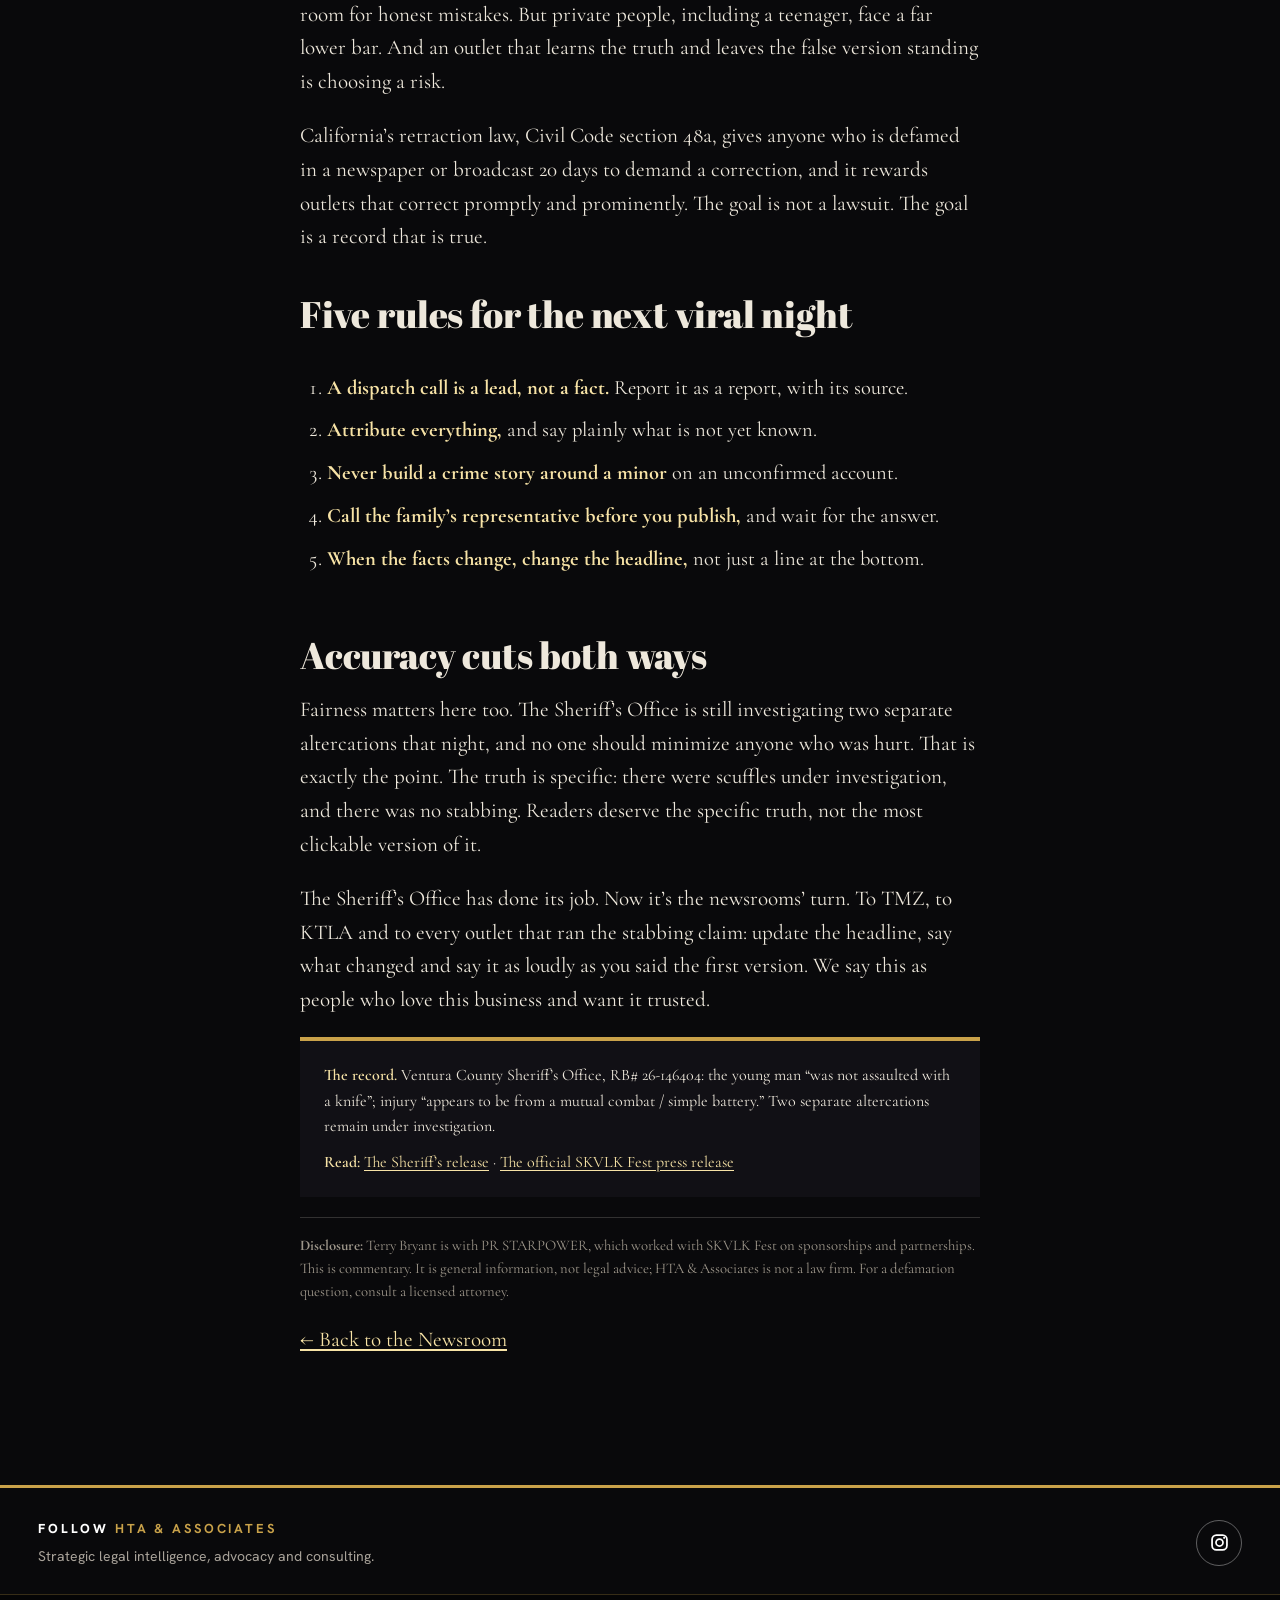
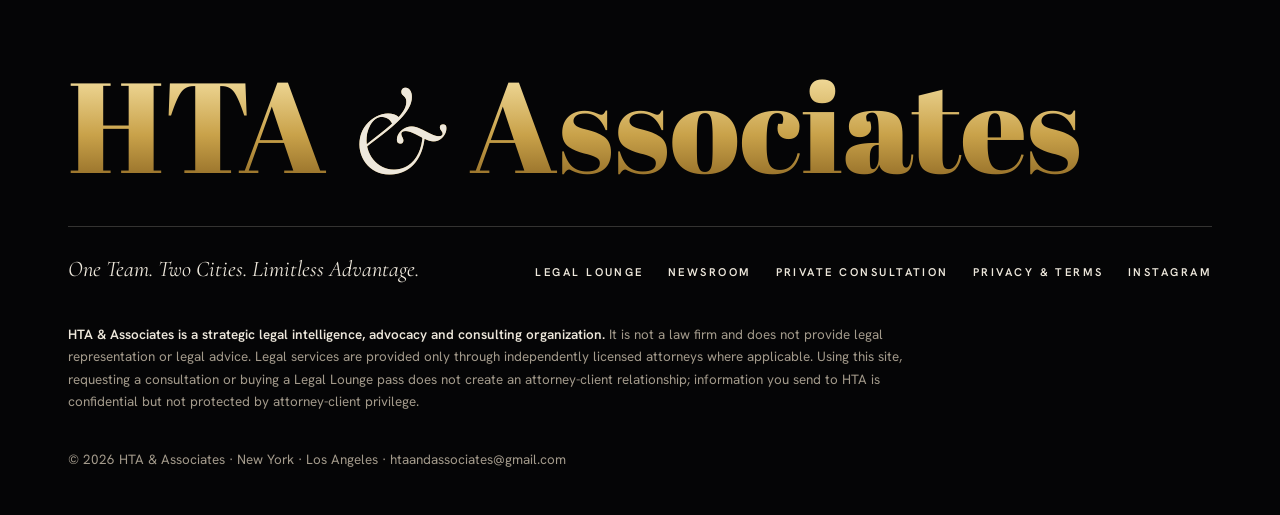
==== commit 6ab1e689: "Release wording: statement issued through PR STARPOWER (sponsorships and partnerships), no named spo" ====
--- a/docs/editorial-rush-to-publish-skvlk-fest.html
+++ b/docs/editorial-rush-to-publish-skvlk-fest.html
@@ -88,7 +88,7 @@
     <p style="font-size:1rem"><b>Read:</b> <a href="https://local.nixle.com/alert/12829667/" target="_blank" rel="noopener">The Sheriff&rsquo;s release</a> &middot; <a href="https://prstarpower.com/statement-skvlk-fest-2026.html" target="_blank" rel="noopener">The official SKVLK Fest press release</a></p>
   </div>
 
-  <p class="note"><strong>Disclosure:</strong> Terry Bryant is a spokesperson for SKVLK Fest through PR STARPOWER, which represents the festival. This is commentary. It is general information, not legal advice; HTA &amp; Associates is not a law firm. For a defamation question, consult a licensed attorney.</p>
+  <p class="note"><strong>Disclosure:</strong> Terry Bryant is with PR STARPOWER, which worked with SKVLK Fest on sponsorships and partnerships. This is commentary. It is general information, not legal advice; HTA &amp; Associates is not a law firm. For a defamation question, consult a licensed attorney.</p>
   <p><a href="newsroom.html">&larr; Back to the Newsroom</a></p>
 </div></article>
 <!-- FOLLOW:START -->
